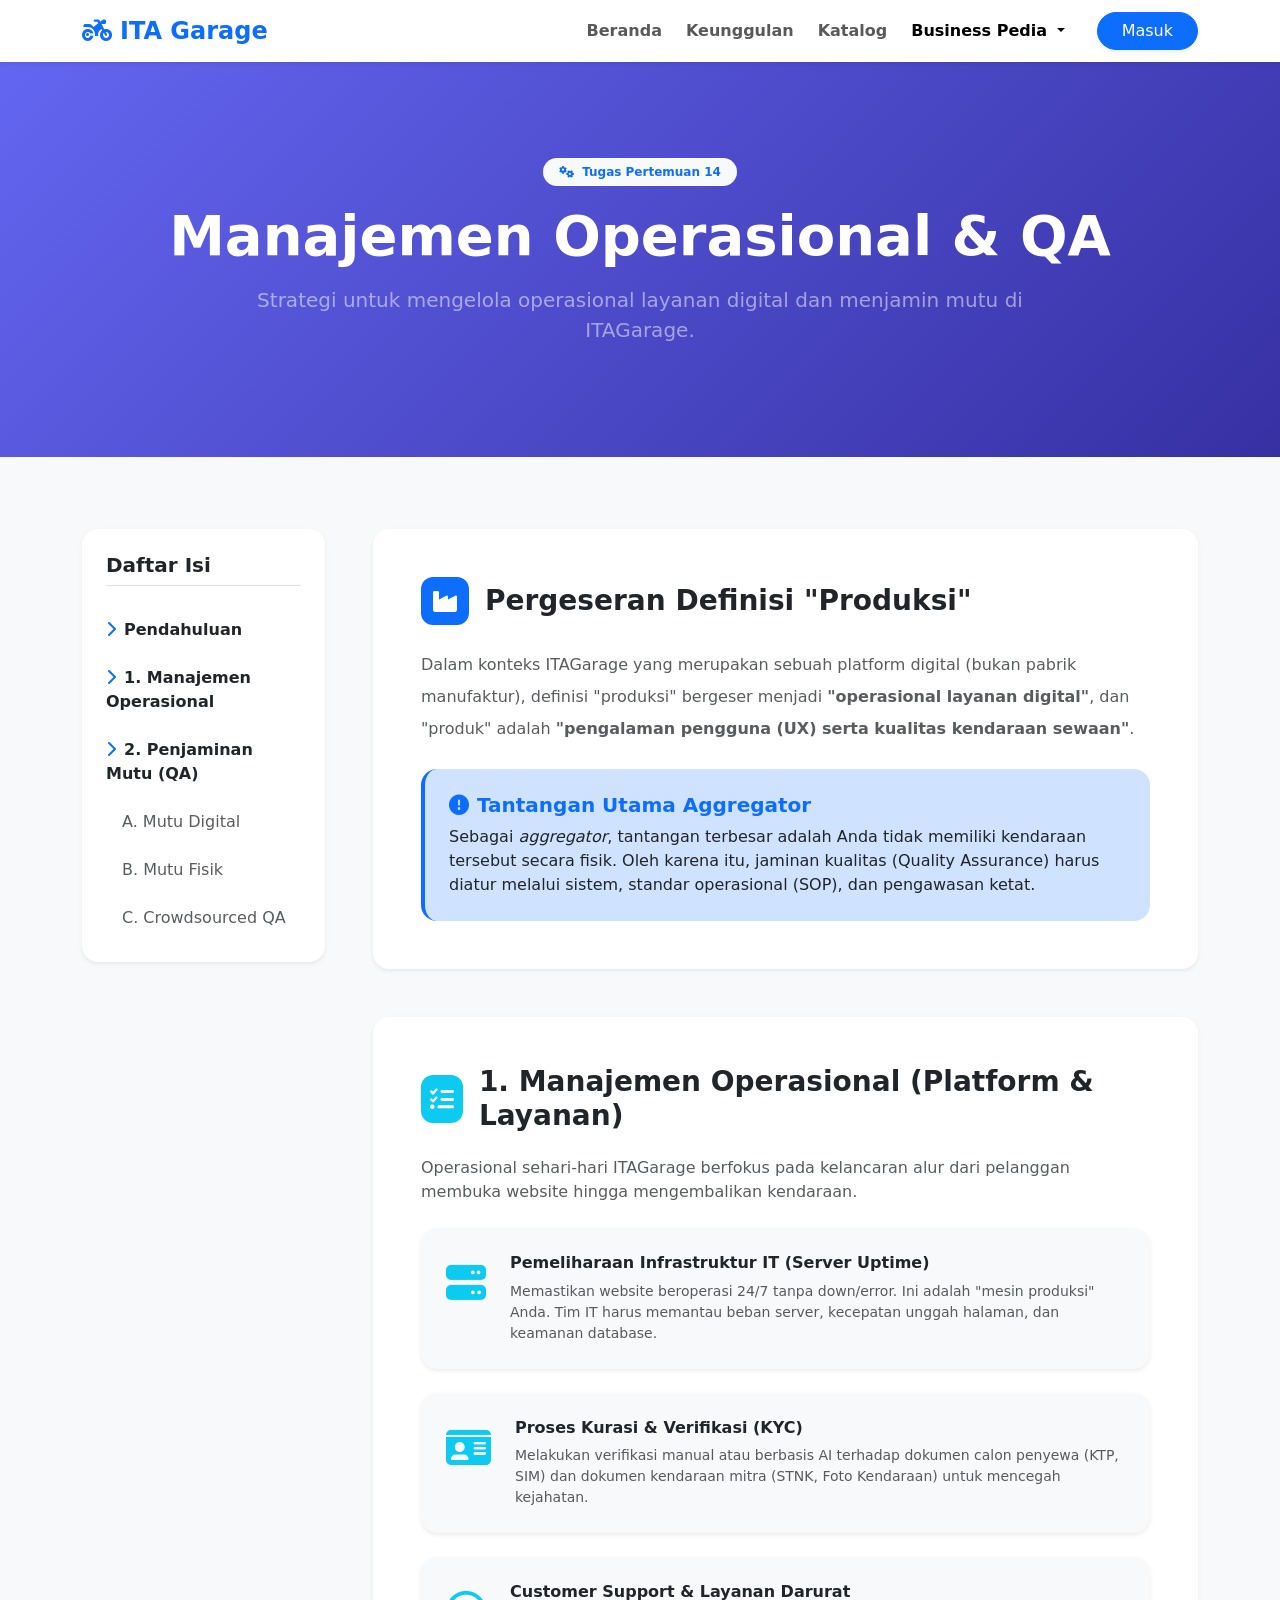
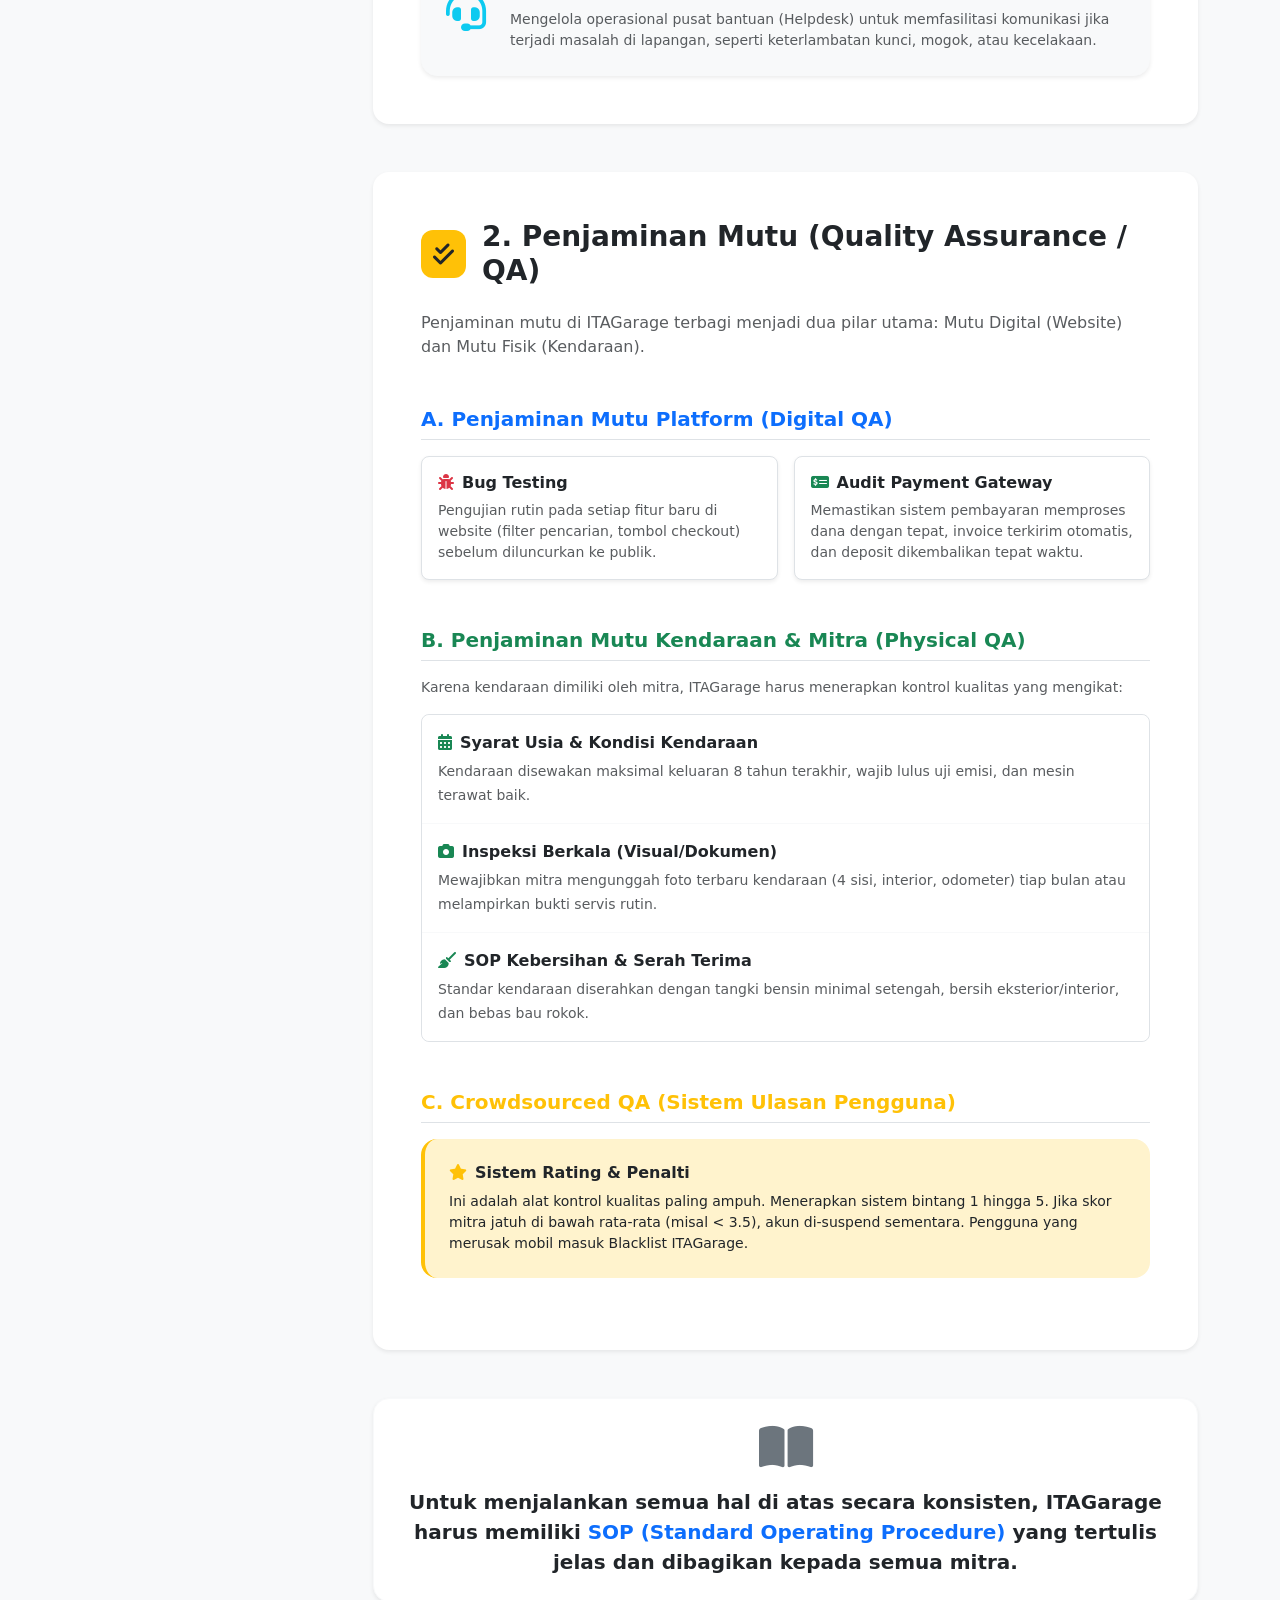
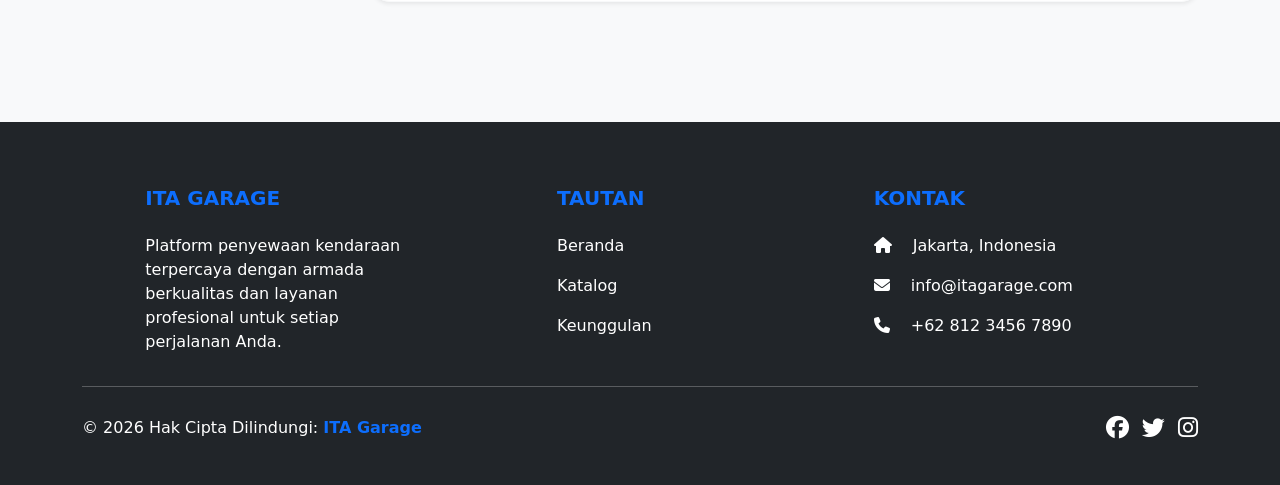
==== tugas-14.html @ 47c339a1 "first commit" ====
<!DOCTYPE html>
<html lang="id">
<head>
    <meta charset="UTF-8">
    <meta name="viewport" content="width=device-width, initial-scale=1.0">
    <title>Tugas Pertemuan 14 - ITA Garage</title>
    <link href="https://cdn.jsdelivr.net/npm/bootstrap@5.3.2/dist/css/bootstrap.min.css" rel="stylesheet">
    <link rel="stylesheet" href="https://cdnjs.cloudflare.com/ajax/libs/font-awesome/6.4.0/css/all.min.css">
    <link rel="stylesheet" href="css/style.css">
    <style>
        .section-icon {
            width: 48px;
            height: 48px;
            display: flex;
            align-items: center;
            justify-content: center;
            border-radius: 12px;
            font-size: 24px;
        }
    </style>
</head>
<body class="bg-light">

    <!-- Navbar -->
    <nav class="navbar navbar-expand-lg navbar-light bg-white shadow-sm sticky-top">
        <div class="container">
            <a class="navbar-brand fw-bold text-primary fs-4" href="index.html">
                <i class="fas fa-motorcycle me-2"></i>ITA Garage
            </a>
            <button class="navbar-toggler border-0 shadow-none" type="button" data-bs-toggle="collapse" data-bs-target="#navbarNav" aria-controls="navbarNav" aria-expanded="false" aria-label="Toggle navigation">
                <span class="navbar-toggler-icon"></span>
            </button>
            <div class="collapse navbar-collapse" id="navbarNav">
                <ul class="navbar-nav ms-auto align-items-center gap-2">
                    <li class="nav-item">
                        <a class="nav-link fw-semibold" href="index.html">Beranda</a>
                    </li>
                    <li class="nav-item">
                        <a class="nav-link fw-semibold" href="index.html#features">Keunggulan</a>
                    </li>
                    <li class="nav-item">
                        <a class="nav-link fw-semibold" href="catalog.html">Katalog</a>
                    </li>
                    <li class="nav-item dropdown">
                        <a class="nav-link dropdown-toggle active fw-semibold" href="#" id="navbarDropdown" role="button" data-bs-toggle="dropdown" aria-expanded="false">
                            Business Pedia
                        </a>
                        <ul class="dropdown-menu border-0 shadow-sm" aria-labelledby="navbarDropdown">
                            <li><a class="dropdown-item" href="business-plan.html">Business Plan</a></li>
                            <li><a class="dropdown-item" href="seminar-umkm.html">Seminar UMKM Berkelanjutan</a></li>
                            <li><hr class="dropdown-divider"></li>
                            <li><a class="dropdown-item" href="tugas-7.html">Tugas Pertemuan 7</a></li>
                            <li><a class="dropdown-item" href="tugas-11.html">Tugas Pertemuan 11</a></li>
                            <li><a class="dropdown-item" href="tugas-13.html">Tugas Pertemuan 13</a></li>
                            <li><a class="dropdown-item fw-bold text-primary" href="tugas-14.html">Tugas Pertemuan 14</a></li>
                            <li><a class="dropdown-item" href="tugas-15.html">Tugas Pertemuan 15</a></li>
                        </ul>
                    </li>
                    <li class="nav-item ms-lg-3 mt-3 mt-lg-0">
                        <a class="btn btn-primary px-4 rounded-pill shadow-sm" href="login.html">Masuk</a>
                    </li>
                </ul>
            </div>
        </div>
    </nav>

    <!-- Header Section -->
    <div class="bg-dark text-white py-5 position-relative" style="background: linear-gradient(135deg, #6366f1, #3730a3);">
        <div class="container py-5 text-center position-relative z-1">
            <span class="badge bg-light text-primary mb-3 px-3 py-2 rounded-pill"><i class="fas fa-cogs me-2"></i>Tugas Pertemuan 14</span>
            <h1 class="display-4 fw-bold mb-3">Manajemen Operasional & QA</h1>
            <p class="lead text-white-50 mx-auto" style="max-width: 800px;">
                Strategi untuk mengelola operasional layanan digital dan menjamin mutu di ITAGarage.
            </p>
        </div>
    </div>

    <!-- Main Content -->
    <section class="py-5">
        <div class="container py-4">
            <div class="row g-5">
                
                <!-- Sidebar Nav for Document -->
                <div class="col-lg-3 d-none d-lg-block">
                    <div class="sticky-top" style="top: 100px;">
                        <div class="card border-0 shadow-sm rounded-4 p-4">
                            <h5 class="fw-bold mb-4 border-bottom pb-2">Daftar Isi</h5>
                            <ul class="nav flex-column gap-2">
                                <li class="nav-item"><a href="#section-intro" class="nav-link px-0 text-dark fw-semibold"><i class="fas fa-chevron-right text-primary me-2 fs-6"></i>Pendahuluan</a></li>
                                <li class="nav-item"><a href="#section-1" class="nav-link px-0 text-dark fw-semibold"><i class="fas fa-chevron-right text-primary me-2 fs-6"></i>1. Manajemen Operasional</a></li>
                                <li class="nav-item"><a href="#section-2" class="nav-link px-0 text-dark fw-semibold"><i class="fas fa-chevron-right text-primary me-2 fs-6"></i>2. Penjaminan Mutu (QA)</a></li>
                                <li class="nav-item"><a href="#section-qa-digital" class="nav-link px-0 text-muted small ms-3">A. Mutu Digital</a></li>
                                <li class="nav-item"><a href="#section-qa-fisik" class="nav-link px-0 text-muted small ms-3">B. Mutu Fisik</a></li>
                                <li class="nav-item"><a href="#section-qa-crowdsourced" class="nav-link px-0 text-muted small ms-3">C. Crowdsourced QA</a></li>
                            </ul>
                        </div>
                    </div>
                </div>

                <!-- Document Content -->
                <div class="col-lg-9">
                    
                    <!-- Intro -->
                    <div id="section-intro" class="card border-0 shadow-sm rounded-4 p-4 p-md-5 mb-5 hover-scale">
                        <div class="d-flex align-items-center gap-3 mb-4">
                            <div class="bg-primary text-white section-icon">
                                <i class="fas fa-industry"></i>
                            </div>
                            <h3 class="fw-bold mb-0">Pergeseran Definisi "Produksi"</h3>
                        </div>
                        <p class="text-muted fs-6 lh-lg mb-4">
                            Dalam konteks ITAGarage yang merupakan sebuah platform digital (bukan pabrik manufaktur), definisi "produksi" bergeser menjadi <strong>"operasional layanan digital"</strong>, dan "produk" adalah <strong>"pengalaman pengguna (UX) serta kualitas kendaraan sewaan"</strong>.
                        </p>
                        
                        <div class="bg-primary-subtle p-4 rounded-4 border-start border-4 border-primary">
                            <h5 class="fw-bold text-primary mb-2"><i class="fas fa-exclamation-circle me-2"></i>Tantangan Utama Aggregator</h5>
                            <p class="text-dark mb-0">Sebagai <em>aggregator</em>, tantangan terbesar adalah Anda tidak memiliki kendaraan tersebut secara fisik. Oleh karena itu, jaminan kualitas (Quality Assurance) harus diatur melalui sistem, standar operasional (SOP), dan pengawasan ketat.</p>
                        </div>
                    </div>

                    <!-- 1. Operasional -->
                    <div id="section-1" class="card border-0 shadow-sm rounded-4 p-4 p-md-5 mb-5 hover-scale">
                        <div class="d-flex align-items-center gap-3 mb-4">
                            <div class="bg-info text-white section-icon">
                                <i class="fas fa-tasks"></i>
                            </div>
                            <h3 class="fw-bold mb-0">1. Manajemen Operasional (Platform & Layanan)</h3>
                        </div>
                        <p class="text-muted mb-4">Operasional sehari-hari ITAGarage berfokus pada kelancaran alur dari pelanggan membuka website hingga mengembalikan kendaraan.</p>
                        
                        <div class="row g-4">
                            <div class="col-12">
                                <div class="bg-light p-4 rounded-4 border border-light shadow-sm d-flex gap-4 align-items-start">
                                    <div class="text-info fs-1"><i class="fas fa-server"></i></div>
                                    <div>
                                        <h6 class="fw-bold text-dark mb-2">Pemeliharaan Infrastruktur IT (Server Uptime)</h6>
                                        <p class="text-muted small mb-0">Memastikan website beroperasi 24/7 tanpa down/error. Ini adalah "mesin produksi" Anda. Tim IT harus memantau beban server, kecepatan unggah halaman, dan keamanan database.</p>
                                    </div>
                                </div>
                            </div>
                            <div class="col-12">
                                <div class="bg-light p-4 rounded-4 border border-light shadow-sm d-flex gap-4 align-items-start">
                                    <div class="text-info fs-1"><i class="fas fa-id-card"></i></div>
                                    <div>
                                        <h6 class="fw-bold text-dark mb-2">Proses Kurasi & Verifikasi (KYC)</h6>
                                        <p class="text-muted small mb-0">Melakukan verifikasi manual atau berbasis AI terhadap dokumen calon penyewa (KTP, SIM) dan dokumen kendaraan mitra (STNK, Foto Kendaraan) untuk mencegah kejahatan.</p>
                                    </div>
                                </div>
                            </div>
                            <div class="col-12">
                                <div class="bg-light p-4 rounded-4 border border-light shadow-sm d-flex gap-4 align-items-start">
                                    <div class="text-info fs-1"><i class="fas fa-headset"></i></div>
                                    <div>
                                        <h6 class="fw-bold text-dark mb-2">Customer Support & Layanan Darurat</h6>
                                        <p class="text-muted small mb-0">Mengelola operasional pusat bantuan (Helpdesk) untuk memfasilitasi komunikasi jika terjadi masalah di lapangan, seperti keterlambatan kunci, mogok, atau kecelakaan.</p>
                                    </div>
                                </div>
                            </div>
                        </div>
                    </div>

                    <!-- 2. QA -->
                    <div id="section-2" class="card border-0 shadow-sm rounded-4 p-4 p-md-5 mb-5 hover-scale">
                        <div class="d-flex align-items-center gap-3 mb-4">
                            <div class="bg-warning text-dark section-icon">
                                <i class="fas fa-check-double"></i>
                            </div>
                            <h3 class="fw-bold mb-0">2. Penjaminan Mutu (Quality Assurance / QA)</h3>
                        </div>
                        <p class="text-muted mb-5">Penjaminan mutu di ITAGarage terbagi menjadi dua pilar utama: Mutu Digital (Website) dan Mutu Fisik (Kendaraan).</p>

                        <!-- A. Mutu Digital -->
                        <h5 id="section-qa-digital" class="fw-bold mb-3 border-bottom pb-2 text-primary">A. Penjaminan Mutu Platform (Digital QA)</h5>
                        <div class="row g-3 mb-5">
                            <div class="col-md-6">
                                <div class="p-3 bg-white border rounded-3 shadow-sm h-100">
                                    <h6 class="fw-bold"><i class="fas fa-bug text-danger me-2"></i>Bug Testing</h6>
                                    <p class="small text-muted mb-0">Pengujian rutin pada setiap fitur baru di website (filter pencarian, tombol checkout) sebelum diluncurkan ke publik.</p>
                                </div>
                            </div>
                            <div class="col-md-6">
                                <div class="p-3 bg-white border rounded-3 shadow-sm h-100">
                                    <h6 class="fw-bold"><i class="fas fa-money-check-alt text-success me-2"></i>Audit Payment Gateway</h6>
                                    <p class="small text-muted mb-0">Memastikan sistem pembayaran memproses dana dengan tepat, invoice terkirim otomatis, dan deposit dikembalikan tepat waktu.</p>
                                </div>
                            </div>
                        </div>

                        <!-- B. Mutu Fisik -->
                        <h5 id="section-qa-fisik" class="fw-bold mb-3 border-bottom pb-2 text-success">B. Penjaminan Mutu Kendaraan & Mitra (Physical QA)</h5>
                        <p class="text-muted small mb-3">Karena kendaraan dimiliki oleh mitra, ITAGarage harus menerapkan kontrol kualitas yang mengikat:</p>
                        <div class="row g-3 mb-5">
                            <div class="col-12">
                                <ul class="list-group list-group-flush border rounded-3 overflow-hidden">
                                    <li class="list-group-item p-3 border-light">
                                        <strong class="text-dark d-block mb-1"><i class="fas fa-calendar-alt text-success me-2"></i>Syarat Usia & Kondisi Kendaraan</strong>
                                        <span class="small text-muted">Kendaraan disewakan maksimal keluaran 8 tahun terakhir, wajib lulus uji emisi, dan mesin terawat baik.</span>
                                    </li>
                                    <li class="list-group-item p-3 border-light">
                                        <strong class="text-dark d-block mb-1"><i class="fas fa-camera text-success me-2"></i>Inspeksi Berkala (Visual/Dokumen)</strong>
                                        <span class="small text-muted">Mewajibkan mitra mengunggah foto terbaru kendaraan (4 sisi, interior, odometer) tiap bulan atau melampirkan bukti servis rutin.</span>
                                    </li>
                                    <li class="list-group-item p-3 border-light border-bottom-0">
                                        <strong class="text-dark d-block mb-1"><i class="fas fa-broom text-success me-2"></i>SOP Kebersihan & Serah Terima</strong>
                                        <span class="small text-muted">Standar kendaraan diserahkan dengan tangki bensin minimal setengah, bersih eksterior/interior, dan bebas bau rokok.</span>
                                    </li>
                                </ul>
                            </div>
                        </div>

                        <!-- C. Crowdsourced QA -->
                        <h5 id="section-qa-crowdsourced" class="fw-bold mb-3 border-bottom pb-2 text-warning">C. Crowdsourced QA (Sistem Ulasan Pengguna)</h5>
                        <div class="bg-warning-subtle p-4 rounded-4 border-start border-4 border-warning mb-4">
                            <h6 class="fw-bold text-dark"><i class="fas fa-star text-warning me-2"></i>Sistem Rating & Penalti</h6>
                            <p class="small text-dark mb-0">Ini adalah alat kontrol kualitas paling ampuh. Menerapkan sistem bintang 1 hingga 5. Jika skor mitra jatuh di bawah rata-rata (misal < 3.5), akun di-suspend sementara. Pengguna yang merusak mobil masuk Blacklist ITAGarage.</p>
                        </div>
                    </div>

                    <!-- Closing -->
                    <div class="text-center p-4 bg-white rounded-4 shadow-sm border border-light">
                        <i class="fas fa-book-open fa-3x text-secondary mb-3"></i>
                        <p class="fw-bold fs-5 mb-0 text-dark">
                            Untuk menjalankan semua hal di atas secara konsisten, ITAGarage harus memiliki <span class="text-primary">SOP (Standard Operating Procedure)</span> yang tertulis jelas dan dibagikan kepada semua mitra.
                        </p>
                    </div>

                </div>
            </div>
        </div>
    </section>

    <!-- Footer -->
    <footer class="bg-dark text-white pt-5 pb-4 mt-5">
        <div class="container text-center text-md-start">
            <div class="row text-center text-md-start">
                <div class="col-md-3 col-lg-3 col-xl-3 mx-auto mt-3">
                    <h5 class="text-uppercase mb-4 fw-bold text-primary">ITA Garage</h5>
                    <p>Platform penyewaan kendaraan terpercaya dengan armada berkualitas dan layanan profesional untuk setiap perjalanan Anda.</p>
                </div>
                <div class="col-md-2 col-lg-2 col-xl-2 mx-auto mt-3">
                    <h5 class="text-uppercase mb-4 fw-bold text-primary">Tautan</h5>
                    <p><a href="index.html" class="text-white text-decoration-none">Beranda</a></p>
                    <p><a href="catalog.html" class="text-white text-decoration-none">Katalog</a></p>
                    <p><a href="index.html#features" class="text-white text-decoration-none">Keunggulan</a></p>
                </div>
                <div class="col-md-4 col-lg-3 col-xl-3 mx-auto mt-3">
                    <h5 class="text-uppercase mb-4 fw-bold text-primary">Kontak</h5>
                    <p><i class="fas fa-home me-3"></i> Jakarta, Indonesia</p>
                    <p><i class="fas fa-envelope me-3"></i> info@itagarage.com</p>
                    <p><i class="fas fa-phone me-3"></i> +62 812 3456 7890</p>
                </div>
            </div>
            <hr class="mb-4">
            <div class="row align-items-center">
                <div class="col-md-7 col-lg-8">
                    <p class="text-center text-md-start">© 2026 Hak Cipta Dilindungi:
                        <a href="#" class="text-decoration-none"><strong class="text-primary">ITA Garage</strong></a>
                    </p>
                </div>
                <div class="col-md-5 col-lg-4">
                    <div class="text-center text-md-end">
                        <ul class="list-unstyled list-inline">
                            <li class="list-inline-item"><a href="#" class="btn-floating btn-sm text-white" style="font-size: 23px;"><i class="fab fa-facebook"></i></a></li>
                            <li class="list-inline-item"><a href="#" class="btn-floating btn-sm text-white" style="font-size: 23px;"><i class="fab fa-twitter"></i></a></li>
                            <li class="list-inline-item"><a href="#" class="btn-floating btn-sm text-white" style="font-size: 23px;"><i class="fab fa-instagram"></i></a></li>
                        </ul>
                    </div>
                </div>
            </div>
        </div>
    </footer>

    <script src="https://cdn.jsdelivr.net/npm/bootstrap@5.3.2/dist/js/bootstrap.bundle.min.js"></script>
    <script src="js/script.js"></script>
</body>
</html>
---- css/style.css ----
.text-gradient {
    background: linear-gradient(45deg, #0d6efd, #0dcaf0);
    -webkit-background-clip: text;
    background-clip: text;
    -webkit-text-fill-color: transparent;
}
.glass {
    background: rgba(255, 255, 255, 0.7);
    backdrop-filter: blur(10px);
    border: 1px solid rgba(255, 255, 255, 0.3);
}
.hover-scale {
    transition: transform 0.3s ease;
}
.hover-scale:hover {
    transform: translateY(-5px);
}
.badge-custom {
    padding: 8px 16px;
    border-radius: 50px;
}
.badge-available {
    background-color: #d1e7dd;
    color: #0f5132;
}
.badge-rented {
    background-color: #f8d7da;
    color: #842029;
}
.bg-gradient-dark {
    background: linear-gradient(to top, rgba(0,0,0,0.8), transparent);
}
.text-blue { color: #fff; }
.card-img-top {
    height: 200px;
    object-fit: cover;
}
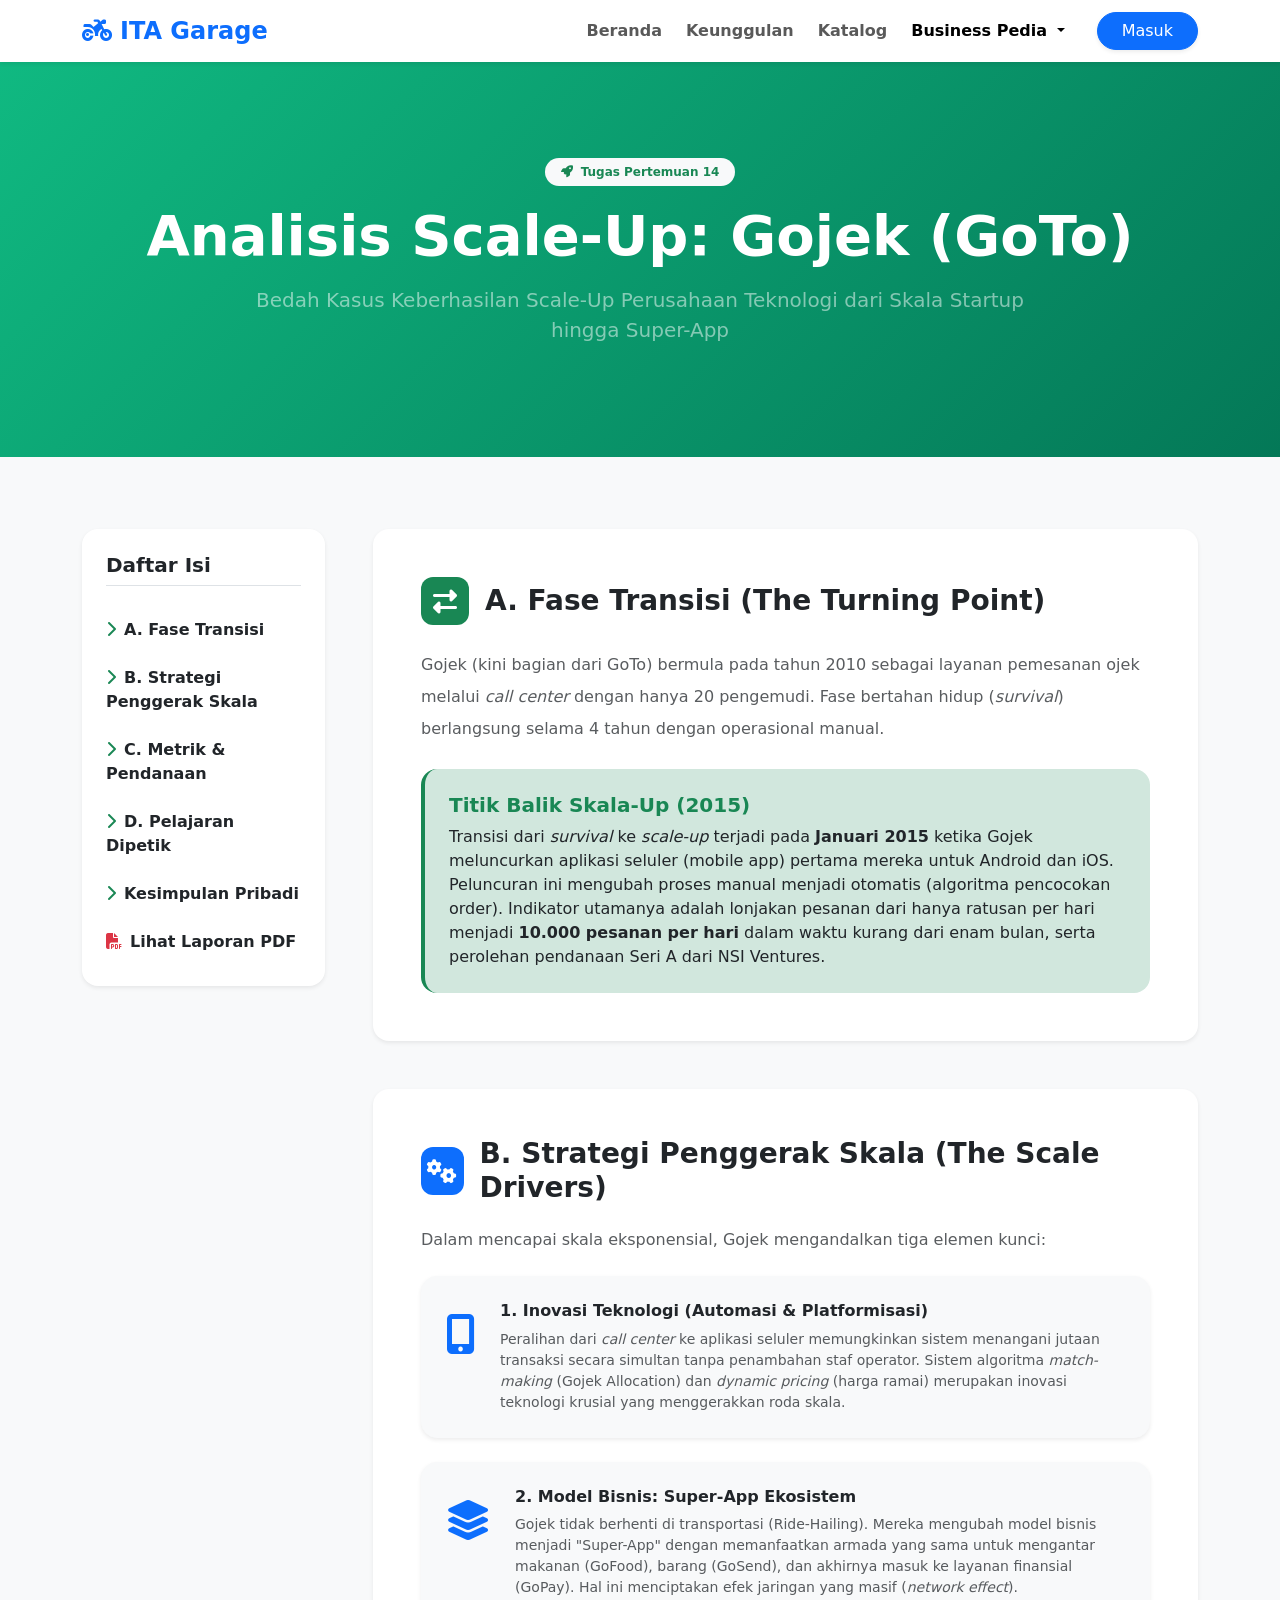
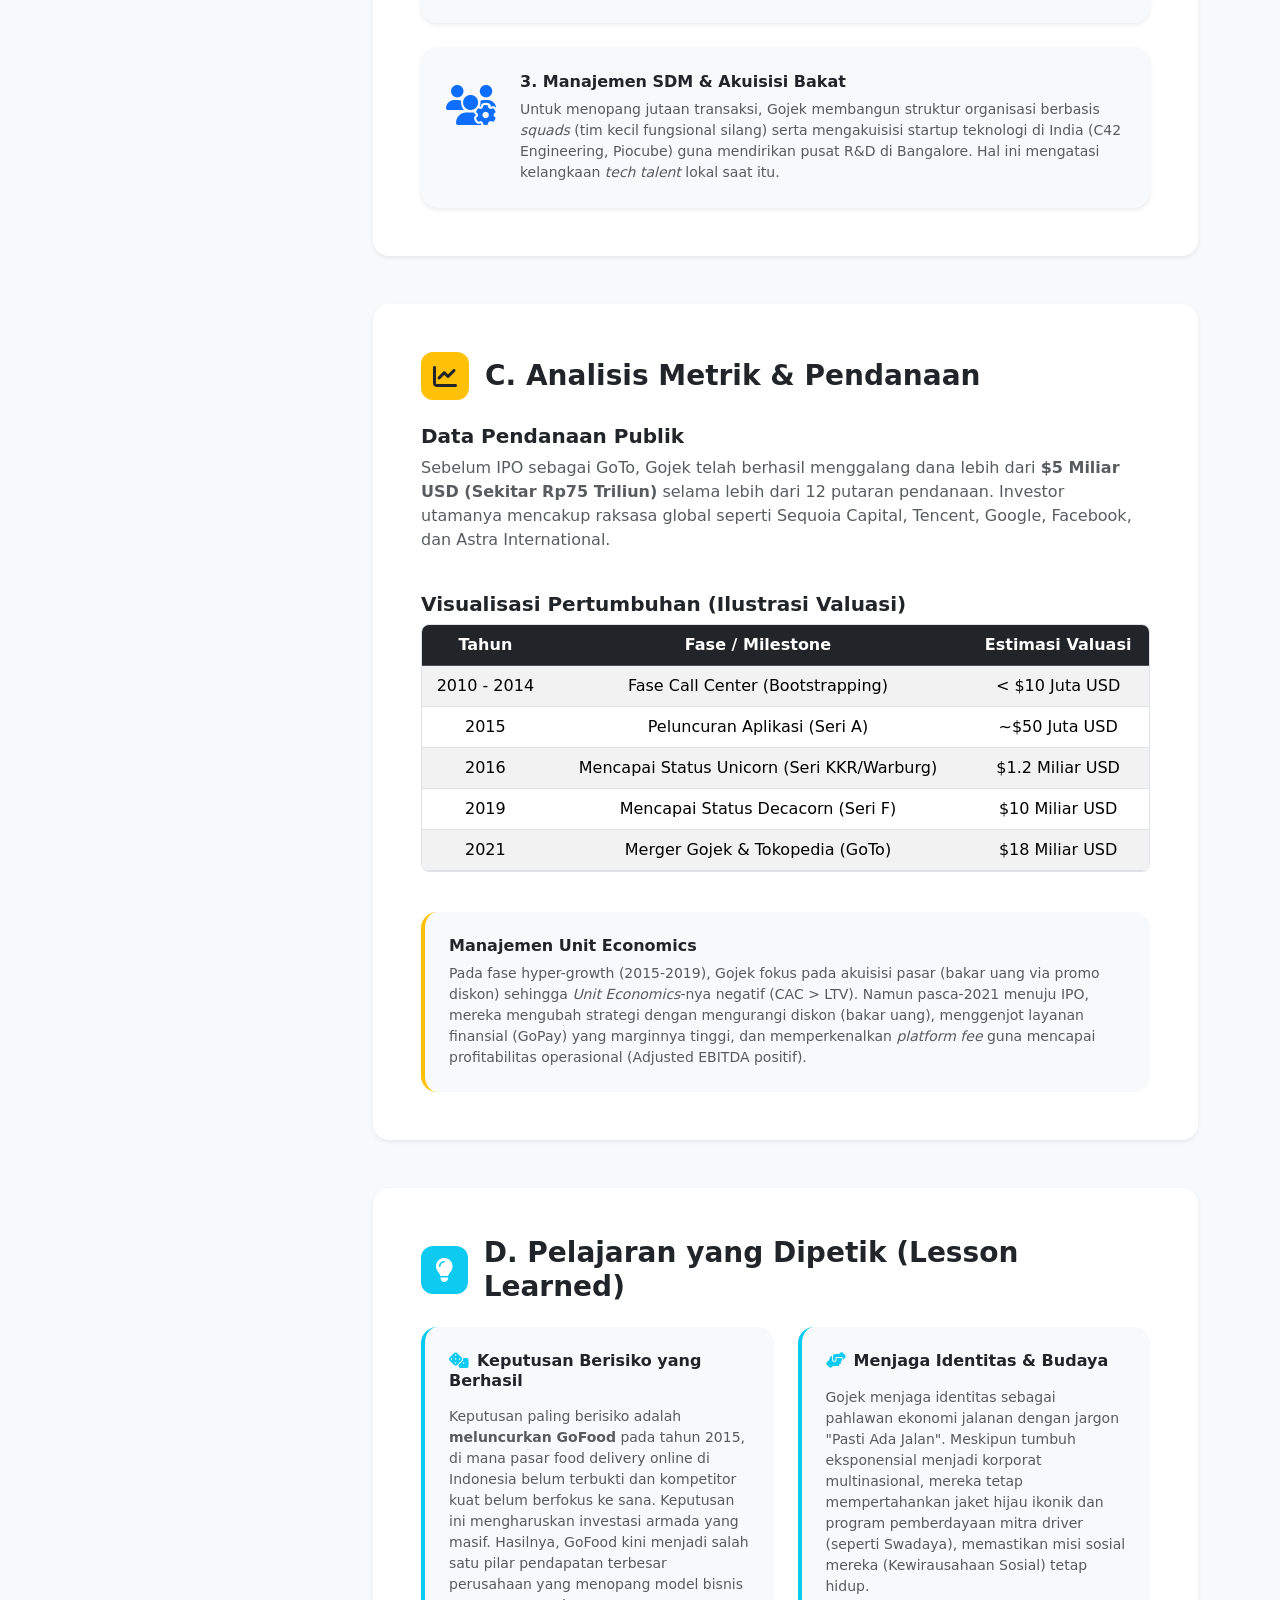
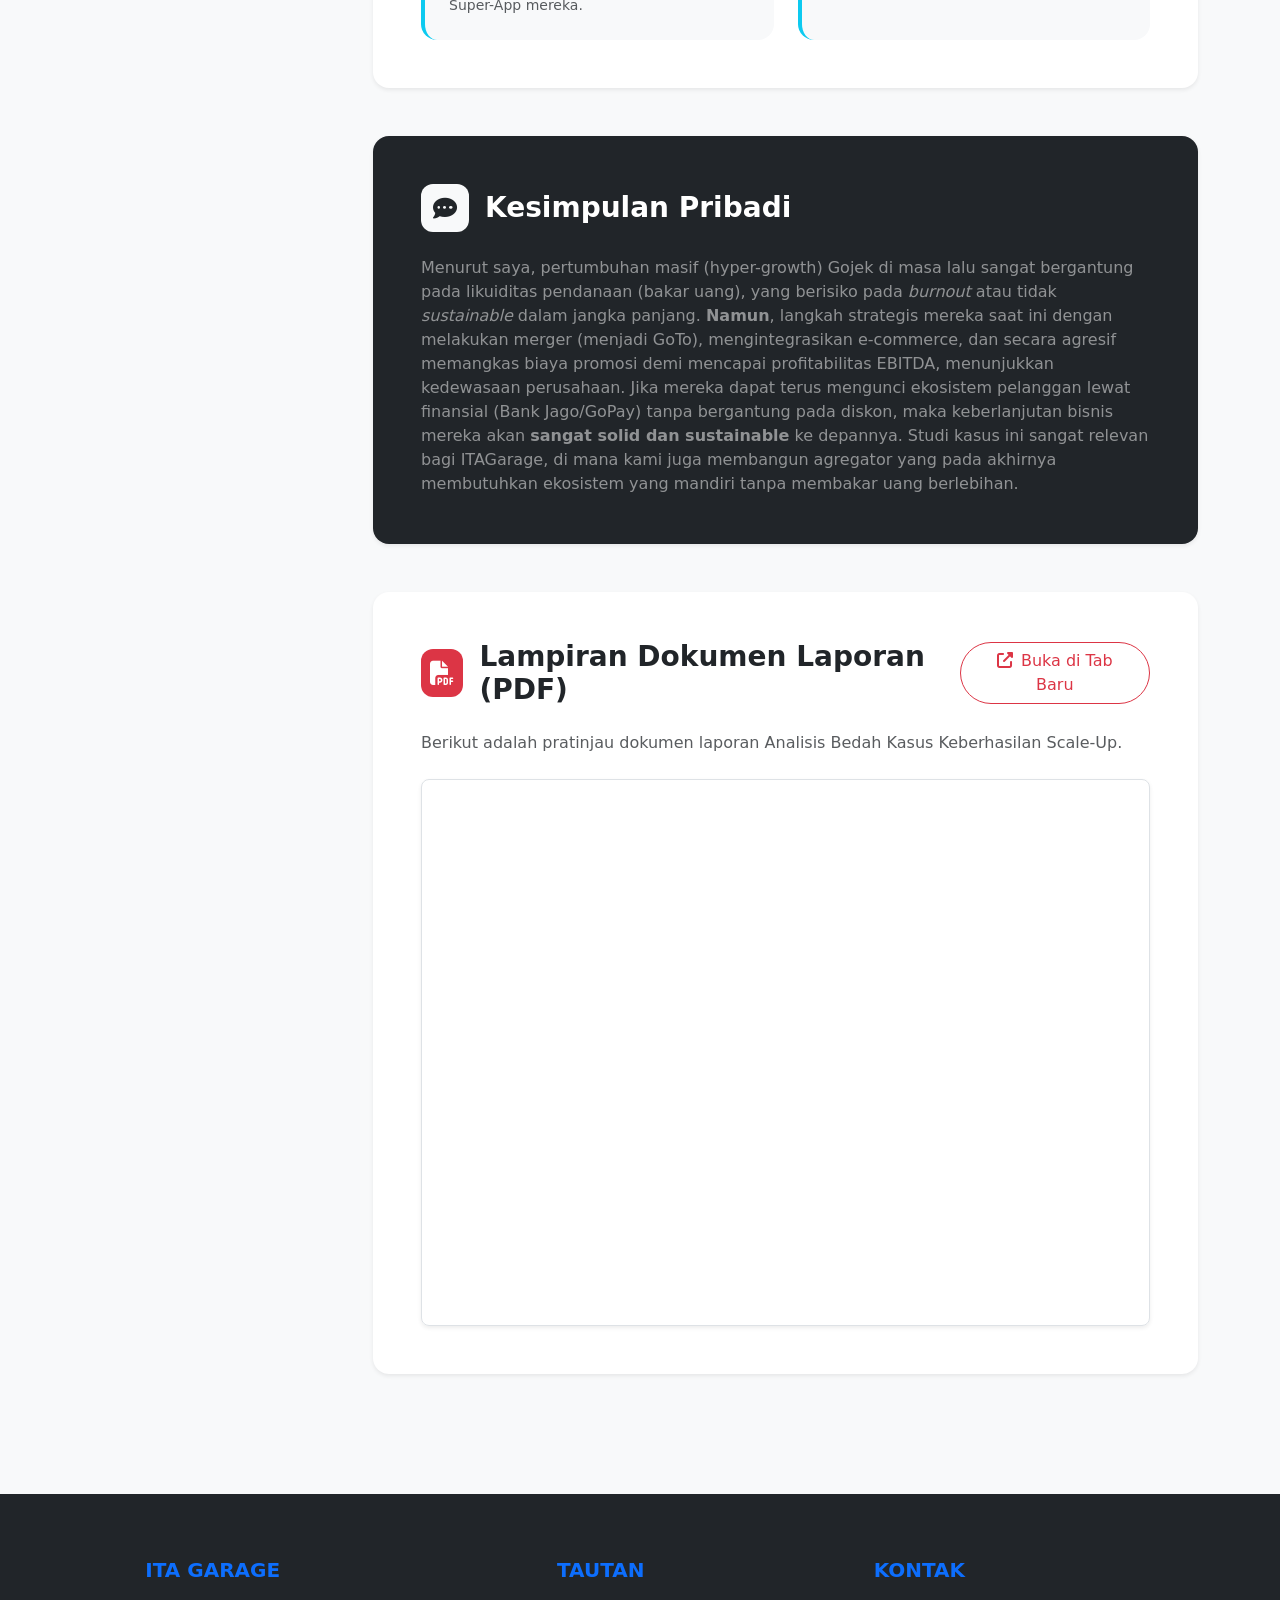
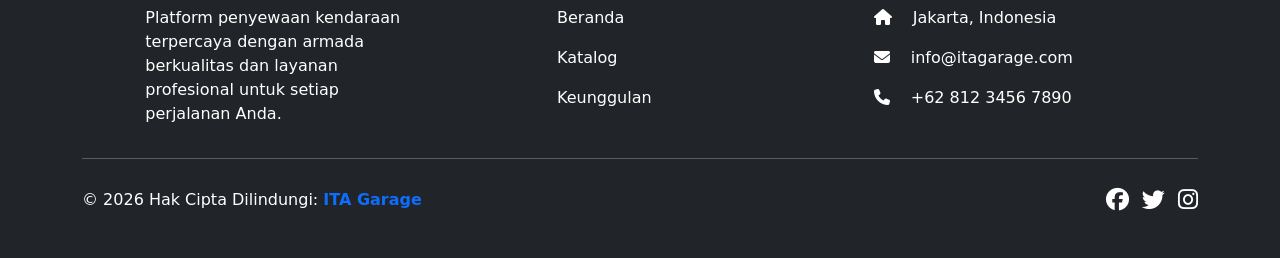
==== commit 18063c30: "Update header section and content for tugas-14.html" ====
--- a/tugas-14.html
+++ b/tugas-14.html
@@ -65,12 +65,12 @@
     </nav>
 
     <!-- Header Section -->
-    <div class="bg-dark text-white py-5 position-relative" style="background: linear-gradient(135deg, #6366f1, #3730a3);">
+    <div class="bg-dark text-white py-5 position-relative" style="background: linear-gradient(135deg, #10b981, #047857);">
         <div class="container py-5 text-center position-relative z-1">
-            <span class="badge bg-light text-primary mb-3 px-3 py-2 rounded-pill"><i class="fas fa-cogs me-2"></i>Tugas Pertemuan 14</span>
-            <h1 class="display-4 fw-bold mb-3">Manajemen Operasional & QA</h1>
+            <span class="badge bg-light text-success mb-3 px-3 py-2 rounded-pill"><i class="fas fa-rocket me-2"></i>Tugas Pertemuan 14</span>
+            <h1 class="display-4 fw-bold mb-3">Analisis Scale-Up: Gojek (GoTo)</h1>
             <p class="lead text-white-50 mx-auto" style="max-width: 800px;">
-                Strategi untuk mengelola operasional layanan digital dan menjamin mutu di ITAGarage.
+                Bedah Kasus Keberhasilan Scale-Up Perusahaan Teknologi dari Skala Startup hingga Super-App
             </p>
         </div>
     </div>
@@ -86,12 +86,12 @@
                         <div class="card border-0 shadow-sm rounded-4 p-4">
                             <h5 class="fw-bold mb-4 border-bottom pb-2">Daftar Isi</h5>
                             <ul class="nav flex-column gap-2">
-                                <li class="nav-item"><a href="#section-intro" class="nav-link px-0 text-dark fw-semibold"><i class="fas fa-chevron-right text-primary me-2 fs-6"></i>Pendahuluan</a></li>
-                                <li class="nav-item"><a href="#section-1" class="nav-link px-0 text-dark fw-semibold"><i class="fas fa-chevron-right text-primary me-2 fs-6"></i>1. Manajemen Operasional</a></li>
-                                <li class="nav-item"><a href="#section-2" class="nav-link px-0 text-dark fw-semibold"><i class="fas fa-chevron-right text-primary me-2 fs-6"></i>2. Penjaminan Mutu (QA)</a></li>
-                                <li class="nav-item"><a href="#section-qa-digital" class="nav-link px-0 text-muted small ms-3">A. Mutu Digital</a></li>
-                                <li class="nav-item"><a href="#section-qa-fisik" class="nav-link px-0 text-muted small ms-3">B. Mutu Fisik</a></li>
-                                <li class="nav-item"><a href="#section-qa-crowdsourced" class="nav-link px-0 text-muted small ms-3">C. Crowdsourced QA</a></li>
+                                <li class="nav-item"><a href="#section-a" class="nav-link px-0 text-dark fw-semibold"><i class="fas fa-chevron-right text-success me-2 fs-6"></i>A. Fase Transisi</a></li>
+                                <li class="nav-item"><a href="#section-b" class="nav-link px-0 text-dark fw-semibold"><i class="fas fa-chevron-right text-success me-2 fs-6"></i>B. Strategi Penggerak Skala</a></li>
+                                <li class="nav-item"><a href="#section-c" class="nav-link px-0 text-dark fw-semibold"><i class="fas fa-chevron-right text-success me-2 fs-6"></i>C. Metrik & Pendanaan</a></li>
+                                <li class="nav-item"><a href="#section-d" class="nav-link px-0 text-dark fw-semibold"><i class="fas fa-chevron-right text-success me-2 fs-6"></i>D. Pelajaran Dipetik</a></li>
+                                <li class="nav-item"><a href="#section-e" class="nav-link px-0 text-dark fw-semibold"><i class="fas fa-chevron-right text-success me-2 fs-6"></i>Kesimpulan Pribadi</a></li>
+                                <li class="nav-item"><a href="#section-pdf" class="nav-link px-0 text-dark fw-semibold"><i class="fas fa-file-pdf text-danger me-2 fs-6"></i>Lihat Laporan PDF</a></li>
                             </ul>
                         </div>
                     </div>
@@ -100,128 +100,183 @@
                 <!-- Document Content -->
                 <div class="col-lg-9">
                     
-                    <!-- Intro -->
-                    <div id="section-intro" class="card border-0 shadow-sm rounded-4 p-4 p-md-5 mb-5 hover-scale">
-                        <div class="d-flex align-items-center gap-3 mb-4">
-                            <div class="bg-primary text-white section-icon">
-                                <i class="fas fa-industry"></i>
-                            </div>
-                            <h3 class="fw-bold mb-0">Pergeseran Definisi "Produksi"</h3>
+                    <!-- A. Fase Transisi -->
+                    <div id="section-a" class="card border-0 shadow-sm rounded-4 p-4 p-md-5 mb-5 hover-scale">
+                        <div class="d-flex align-items-center gap-3 mb-4">
+                            <div class="bg-success text-white section-icon">
+                                <i class="fas fa-exchange-alt"></i>
+                            </div>
+                            <h3 class="fw-bold mb-0">A. Fase Transisi (The Turning Point)</h3>
                         </div>
                         <p class="text-muted fs-6 lh-lg mb-4">
-                            Dalam konteks ITAGarage yang merupakan sebuah platform digital (bukan pabrik manufaktur), definisi "produksi" bergeser menjadi <strong>"operasional layanan digital"</strong>, dan "produk" adalah <strong>"pengalaman pengguna (UX) serta kualitas kendaraan sewaan"</strong>.
+                            Gojek (kini bagian dari GoTo) bermula pada tahun 2010 sebagai layanan pemesanan ojek melalui <em>call center</em> dengan hanya 20 pengemudi. Fase bertahan hidup (<em>survival</em>) berlangsung selama 4 tahun dengan operasional manual.
                         </p>
                         
-                        <div class="bg-primary-subtle p-4 rounded-4 border-start border-4 border-primary">
-                            <h5 class="fw-bold text-primary mb-2"><i class="fas fa-exclamation-circle me-2"></i>Tantangan Utama Aggregator</h5>
-                            <p class="text-dark mb-0">Sebagai <em>aggregator</em>, tantangan terbesar adalah Anda tidak memiliki kendaraan tersebut secara fisik. Oleh karena itu, jaminan kualitas (Quality Assurance) harus diatur melalui sistem, standar operasional (SOP), dan pengawasan ketat.</p>
-                        </div>
-                    </div>
-
-                    <!-- 1. Operasional -->
-                    <div id="section-1" class="card border-0 shadow-sm rounded-4 p-4 p-md-5 mb-5 hover-scale">
-                        <div class="d-flex align-items-center gap-3 mb-4">
-                            <div class="bg-info text-white section-icon">
-                                <i class="fas fa-tasks"></i>
-                            </div>
-                            <h3 class="fw-bold mb-0">1. Manajemen Operasional (Platform & Layanan)</h3>
-                        </div>
-                        <p class="text-muted mb-4">Operasional sehari-hari ITAGarage berfokus pada kelancaran alur dari pelanggan membuka website hingga mengembalikan kendaraan.</p>
+                        <div class="bg-success-subtle p-4 rounded-4 border-start border-4 border-success">
+                            <h5 class="fw-bold text-success mb-2">Titik Balik Skala-Up (2015)</h5>
+                            <p class="text-dark mb-0">Transisi dari <em>survival</em> ke <em>scale-up</em> terjadi pada <strong>Januari 2015</strong> ketika Gojek meluncurkan aplikasi seluler (mobile app) pertama mereka untuk Android dan iOS. Peluncuran ini mengubah proses manual menjadi otomatis (algoritma pencocokan order). Indikator utamanya adalah lonjakan pesanan dari hanya ratusan per hari menjadi <strong>10.000 pesanan per hari</strong> dalam waktu kurang dari enam bulan, serta perolehan pendanaan Seri A dari NSI Ventures.</p>
+                        </div>
+                    </div>
+
+                    <!-- B. Strategi Penggerak Skala -->
+                    <div id="section-b" class="card border-0 shadow-sm rounded-4 p-4 p-md-5 mb-5 hover-scale">
+                        <div class="d-flex align-items-center gap-3 mb-4">
+                            <div class="bg-primary text-white section-icon">
+                                <i class="fas fa-cogs"></i>
+                            </div>
+                            <h3 class="fw-bold mb-0">B. Strategi Penggerak Skala (The Scale Drivers)</h3>
+                        </div>
+                        <p class="text-muted mb-4">Dalam mencapai skala eksponensial, Gojek mengandalkan tiga elemen kunci:</p>
                         
                         <div class="row g-4">
                             <div class="col-12">
                                 <div class="bg-light p-4 rounded-4 border border-light shadow-sm d-flex gap-4 align-items-start">
-                                    <div class="text-info fs-1"><i class="fas fa-server"></i></div>
+                                    <div class="text-primary fs-1 mt-1"><i class="fas fa-mobile-alt"></i></div>
                                     <div>
-                                        <h6 class="fw-bold text-dark mb-2">Pemeliharaan Infrastruktur IT (Server Uptime)</h6>
-                                        <p class="text-muted small mb-0">Memastikan website beroperasi 24/7 tanpa down/error. Ini adalah "mesin produksi" Anda. Tim IT harus memantau beban server, kecepatan unggah halaman, dan keamanan database.</p>
+                                        <h6 class="fw-bold text-dark mb-2">1. Inovasi Teknologi (Automasi & Platformisasi)</h6>
+                                        <p class="text-muted small mb-0">Peralihan dari <em>call center</em> ke aplikasi seluler memungkinkan sistem menangani jutaan transaksi secara simultan tanpa penambahan staf operator. Sistem algoritma <em>match-making</em> (Gojek Allocation) dan <em>dynamic pricing</em> (harga ramai) merupakan inovasi teknologi krusial yang menggerakkan roda skala.</p>
                                     </div>
                                 </div>
                             </div>
                             <div class="col-12">
                                 <div class="bg-light p-4 rounded-4 border border-light shadow-sm d-flex gap-4 align-items-start">
-                                    <div class="text-info fs-1"><i class="fas fa-id-card"></i></div>
+                                    <div class="text-primary fs-1 mt-1"><i class="fas fa-layer-group"></i></div>
                                     <div>
-                                        <h6 class="fw-bold text-dark mb-2">Proses Kurasi & Verifikasi (KYC)</h6>
-                                        <p class="text-muted small mb-0">Melakukan verifikasi manual atau berbasis AI terhadap dokumen calon penyewa (KTP, SIM) dan dokumen kendaraan mitra (STNK, Foto Kendaraan) untuk mencegah kejahatan.</p>
+                                        <h6 class="fw-bold text-dark mb-2">2. Model Bisnis: Super-App Ekosistem</h6>
+                                        <p class="text-muted small mb-0">Gojek tidak berhenti di transportasi (Ride-Hailing). Mereka mengubah model bisnis menjadi "Super-App" dengan memanfaatkan armada yang sama untuk mengantar makanan (GoFood), barang (GoSend), dan akhirnya masuk ke layanan finansial (GoPay). Hal ini menciptakan efek jaringan yang masif (<em>network effect</em>).</p>
                                     </div>
                                 </div>
                             </div>
                             <div class="col-12">
                                 <div class="bg-light p-4 rounded-4 border border-light shadow-sm d-flex gap-4 align-items-start">
-                                    <div class="text-info fs-1"><i class="fas fa-headset"></i></div>
+                                    <div class="text-primary fs-1 mt-1"><i class="fas fa-users-cog"></i></div>
                                     <div>
-                                        <h6 class="fw-bold text-dark mb-2">Customer Support & Layanan Darurat</h6>
-                                        <p class="text-muted small mb-0">Mengelola operasional pusat bantuan (Helpdesk) untuk memfasilitasi komunikasi jika terjadi masalah di lapangan, seperti keterlambatan kunci, mogok, atau kecelakaan.</p>
+                                        <h6 class="fw-bold text-dark mb-2">3. Manajemen SDM & Akuisisi Bakat</h6>
+                                        <p class="text-muted small mb-0">Untuk menopang jutaan transaksi, Gojek membangun struktur organisasi berbasis <em>squads</em> (tim kecil fungsional silang) serta mengakuisisi startup teknologi di India (C42 Engineering, Piocube) guna mendirikan pusat R&D di Bangalore. Hal ini mengatasi kelangkaan <em>tech talent</em> lokal saat itu.</p>
                                     </div>
                                 </div>
                             </div>
                         </div>
                     </div>
 
-                    <!-- 2. QA -->
-                    <div id="section-2" class="card border-0 shadow-sm rounded-4 p-4 p-md-5 mb-5 hover-scale">
+                    <!-- C. Analisis Metrik & Pendanaan -->
+                    <div id="section-c" class="card border-0 shadow-sm rounded-4 p-4 p-md-5 mb-5 hover-scale">
                         <div class="d-flex align-items-center gap-3 mb-4">
                             <div class="bg-warning text-dark section-icon">
-                                <i class="fas fa-check-double"></i>
-                            </div>
-                            <h3 class="fw-bold mb-0">2. Penjaminan Mutu (Quality Assurance / QA)</h3>
-                        </div>
-                        <p class="text-muted mb-5">Penjaminan mutu di ITAGarage terbagi menjadi dua pilar utama: Mutu Digital (Website) dan Mutu Fisik (Kendaraan).</p>
-
-                        <!-- A. Mutu Digital -->
-                        <h5 id="section-qa-digital" class="fw-bold mb-3 border-bottom pb-2 text-primary">A. Penjaminan Mutu Platform (Digital QA)</h5>
-                        <div class="row g-3 mb-5">
+                                <i class="fas fa-chart-line"></i>
+                            </div>
+                            <h3 class="fw-bold mb-0">C. Analisis Metrik & Pendanaan</h3>
+                        </div>
+
+                        <div class="mb-4">
+                            <h5 class="fw-bold text-dark">Data Pendanaan Publik</h5>
+                            <p class="text-muted">Sebelum IPO sebagai GoTo, Gojek telah berhasil menggalang dana lebih dari <strong>$5 Miliar USD (Sekitar Rp75 Triliun)</strong> selama lebih dari 12 putaran pendanaan. Investor utamanya mencakup raksasa global seperti Sequoia Capital, Tencent, Google, Facebook, dan Astra International.</p>
+                        </div>
+                        
+                        <div class="mb-4">
+                            <h5 class="fw-bold text-dark">Visualisasi Pertumbuhan (Ilustrasi Valuasi)</h5>
+                            <div class="table-responsive border rounded-3 mt-2 mb-3">
+                                <table class="table table-striped table-hover mb-0 text-center">
+                                    <thead class="table-dark">
+                                        <tr>
+                                            <th>Tahun</th>
+                                            <th>Fase / Milestone</th>
+                                            <th>Estimasi Valuasi</th>
+                                        </tr>
+                                    </thead>
+                                    <tbody>
+                                        <tr>
+                                            <td>2010 - 2014</td>
+                                            <td>Fase Call Center (Bootstrapping)</td>
+                                            <td>&lt; $10 Juta USD</td>
+                                        </tr>
+                                        <tr>
+                                            <td>2015</td>
+                                            <td>Peluncuran Aplikasi (Seri A)</td>
+                                            <td>~$50 Juta USD</td>
+                                        </tr>
+                                        <tr>
+                                            <td>2016</td>
+                                            <td>Mencapai Status Unicorn (Seri KKR/Warburg)</td>
+                                            <td>$1.2 Miliar USD</td>
+                                        </tr>
+                                        <tr>
+                                            <td>2019</td>
+                                            <td>Mencapai Status Decacorn (Seri F)</td>
+                                            <td>$10 Miliar USD</td>
+                                        </tr>
+                                        <tr>
+                                            <td>2021</td>
+                                            <td>Merger Gojek & Tokopedia (GoTo)</td>
+                                            <td>$18 Miliar USD</td>
+                                        </tr>
+                                    </tbody>
+                                </table>
+                            </div>
+                        </div>
+
+                        <div class="bg-light p-4 rounded-4 border-start border-4 border-warning">
+                            <h6 class="fw-bold text-dark mb-2">Manajemen Unit Economics</h6>
+                            <p class="text-muted small mb-0">Pada fase hyper-growth (2015-2019), Gojek fokus pada akuisisi pasar (bakar uang via promo diskon) sehingga <em>Unit Economics</em>-nya negatif (CAC > LTV). Namun pasca-2021 menuju IPO, mereka mengubah strategi dengan mengurangi diskon (bakar uang), menggenjot layanan finansial (GoPay) yang marginnya tinggi, dan memperkenalkan <em>platform fee</em> guna mencapai profitabilitas operasional (Adjusted EBITDA positif).</p>
+                        </div>
+                    </div>
+
+                    <!-- D. Pelajaran Dipetik -->
+                    <div id="section-d" class="card border-0 shadow-sm rounded-4 p-4 p-md-5 mb-5 hover-scale">
+                        <div class="d-flex align-items-center gap-3 mb-4">
+                            <div class="bg-info text-white section-icon">
+                                <i class="fas fa-lightbulb"></i>
+                            </div>
+                            <h3 class="fw-bold mb-0">D. Pelajaran yang Dipetik (Lesson Learned)</h3>
+                        </div>
+
+                        <div class="row g-4">
                             <div class="col-md-6">
-                                <div class="p-3 bg-white border rounded-3 shadow-sm h-100">
-                                    <h6 class="fw-bold"><i class="fas fa-bug text-danger me-2"></i>Bug Testing</h6>
-                                    <p class="small text-muted mb-0">Pengujian rutin pada setiap fitur baru di website (filter pencarian, tombol checkout) sebelum diluncurkan ke publik.</p>
+                                <div class="bg-light p-4 rounded-4 h-100 border-start border-4 border-info">
+                                    <h6 class="fw-bold text-dark mb-3"><i class="fas fa-dice text-info me-2"></i>Keputusan Berisiko yang Berhasil</h6>
+                                    <p class="text-muted small mb-0">Keputusan paling berisiko adalah <strong>meluncurkan GoFood</strong> pada tahun 2015, di mana pasar food delivery online di Indonesia belum terbukti dan kompetitor kuat belum berfokus ke sana. Keputusan ini mengharuskan investasi armada yang masif. Hasilnya, GoFood kini menjadi salah satu pilar pendapatan terbesar perusahaan yang menopang model bisnis Super-App mereka.</p>
                                 </div>
                             </div>
                             <div class="col-md-6">
-                                <div class="p-3 bg-white border rounded-3 shadow-sm h-100">
-                                    <h6 class="fw-bold"><i class="fas fa-money-check-alt text-success me-2"></i>Audit Payment Gateway</h6>
-                                    <p class="small text-muted mb-0">Memastikan sistem pembayaran memproses dana dengan tepat, invoice terkirim otomatis, dan deposit dikembalikan tepat waktu.</p>
-                                </div>
-                            </div>
-                        </div>
-
-                        <!-- B. Mutu Fisik -->
-                        <h5 id="section-qa-fisik" class="fw-bold mb-3 border-bottom pb-2 text-success">B. Penjaminan Mutu Kendaraan & Mitra (Physical QA)</h5>
-                        <p class="text-muted small mb-3">Karena kendaraan dimiliki oleh mitra, ITAGarage harus menerapkan kontrol kualitas yang mengikat:</p>
-                        <div class="row g-3 mb-5">
-                            <div class="col-12">
-                                <ul class="list-group list-group-flush border rounded-3 overflow-hidden">
-                                    <li class="list-group-item p-3 border-light">
-                                        <strong class="text-dark d-block mb-1"><i class="fas fa-calendar-alt text-success me-2"></i>Syarat Usia & Kondisi Kendaraan</strong>
-                                        <span class="small text-muted">Kendaraan disewakan maksimal keluaran 8 tahun terakhir, wajib lulus uji emisi, dan mesin terawat baik.</span>
-                                    </li>
-                                    <li class="list-group-item p-3 border-light">
-                                        <strong class="text-dark d-block mb-1"><i class="fas fa-camera text-success me-2"></i>Inspeksi Berkala (Visual/Dokumen)</strong>
-                                        <span class="small text-muted">Mewajibkan mitra mengunggah foto terbaru kendaraan (4 sisi, interior, odometer) tiap bulan atau melampirkan bukti servis rutin.</span>
-                                    </li>
-                                    <li class="list-group-item p-3 border-light border-bottom-0">
-                                        <strong class="text-dark d-block mb-1"><i class="fas fa-broom text-success me-2"></i>SOP Kebersihan & Serah Terima</strong>
-                                        <span class="small text-muted">Standar kendaraan diserahkan dengan tangki bensin minimal setengah, bersih eksterior/interior, dan bebas bau rokok.</span>
-                                    </li>
-                                </ul>
-                            </div>
-                        </div>
-
-                        <!-- C. Crowdsourced QA -->
-                        <h5 id="section-qa-crowdsourced" class="fw-bold mb-3 border-bottom pb-2 text-warning">C. Crowdsourced QA (Sistem Ulasan Pengguna)</h5>
-                        <div class="bg-warning-subtle p-4 rounded-4 border-start border-4 border-warning mb-4">
-                            <h6 class="fw-bold text-dark"><i class="fas fa-star text-warning me-2"></i>Sistem Rating & Penalti</h6>
-                            <p class="small text-dark mb-0">Ini adalah alat kontrol kualitas paling ampuh. Menerapkan sistem bintang 1 hingga 5. Jika skor mitra jatuh di bawah rata-rata (misal < 3.5), akun di-suspend sementara. Pengguna yang merusak mobil masuk Blacklist ITAGarage.</p>
-                        </div>
-                    </div>
-
-                    <!-- Closing -->
-                    <div class="text-center p-4 bg-white rounded-4 shadow-sm border border-light">
-                        <i class="fas fa-book-open fa-3x text-secondary mb-3"></i>
-                        <p class="fw-bold fs-5 mb-0 text-dark">
-                            Untuk menjalankan semua hal di atas secara konsisten, ITAGarage harus memiliki <span class="text-primary">SOP (Standard Operating Procedure)</span> yang tertulis jelas dan dibagikan kepada semua mitra.
+                                <div class="bg-light p-4 rounded-4 h-100 border-start border-4 border-info">
+                                    <h6 class="fw-bold text-dark mb-3"><i class="fas fa-hands-helping text-info me-2"></i>Menjaga Identitas & Budaya</h6>
+                                    <p class="text-muted small mb-0">Gojek menjaga identitas sebagai pahlawan ekonomi jalanan dengan jargon "Pasti Ada Jalan". Meskipun tumbuh eksponensial menjadi korporat multinasional, mereka tetap mempertahankan jaket hijau ikonik dan program pemberdayaan mitra driver (seperti Swadaya), memastikan misi sosial mereka (Kewirausahaan Sosial) tetap hidup.</p>
+                                </div>
+                            </div>
+                        </div>
+                    </div>
+
+                    <!-- Kesimpulan Pribadi -->
+                    <div id="section-e" class="card border-0 shadow-sm rounded-4 p-4 p-md-5 hover-scale bg-dark text-white">
+                        <div class="d-flex align-items-center gap-3 mb-4">
+                            <div class="bg-light text-dark section-icon">
+                                <i class="fas fa-comment-dots"></i>
+                            </div>
+                            <h3 class="fw-bold text-white mb-0">Kesimpulan Pribadi</h3>
+                        </div>
+                        <p class="text-white-50 mb-0">
+                            Menurut saya, pertumbuhan masif (hyper-growth) Gojek di masa lalu sangat bergantung pada likuiditas pendanaan (bakar uang), yang berisiko pada <em>burnout</em> atau tidak <em>sustainable</em> dalam jangka panjang. <strong>Namun</strong>, langkah strategis mereka saat ini dengan melakukan merger (menjadi GoTo), mengintegrasikan e-commerce, dan secara agresif memangkas biaya promosi demi mencapai profitabilitas EBITDA, menunjukkan kedewasaan perusahaan. Jika mereka dapat terus mengunci ekosistem pelanggan lewat finansial (Bank Jago/GoPay) tanpa bergantung pada diskon, maka keberlanjutan bisnis mereka akan <strong>sangat solid dan sustainable</strong> ke depannya. Studi kasus ini sangat relevan bagi ITAGarage, di mana kami juga membangun agregator yang pada akhirnya membutuhkan ekosistem yang mandiri tanpa membakar uang berlebihan.
                         </p>
+                    </div>
+
+                    <!-- PDF Viewer -->
+                    <div id="section-pdf" class="card border-0 shadow-sm rounded-4 p-4 p-md-5 hover-scale mt-5">
+                        <div class="d-flex align-items-center justify-content-between mb-4">
+                            <div class="d-flex align-items-center gap-3">
+                                <div class="bg-danger text-white section-icon">
+                                    <i class="fas fa-file-pdf"></i>
+                                </div>
+                                <h3 class="fw-bold mb-0">Lampiran Dokumen Laporan (PDF)</h3>
+                            </div>
+                            <a href="laporan-p14.pdf" target="_blank" class="btn btn-outline-danger rounded-pill px-4">
+                                <i class="fas fa-external-link-alt me-2"></i>Buka di Tab Baru
+                            </a>
+                        </div>
+                        <p class="text-muted mb-4">Berikut adalah pratinjau dokumen laporan Analisis Bedah Kasus Keberhasilan Scale-Up.</p>
+                        
+                        <div class="ratio ratio-4x3 border rounded-3 overflow-hidden shadow-sm">
+                            <iframe src="laporan-p14.pdf" title="Laporan PDF P14" allowfullscreen></iframe>
+                        </div>
                     </div>
 
                 </div>
